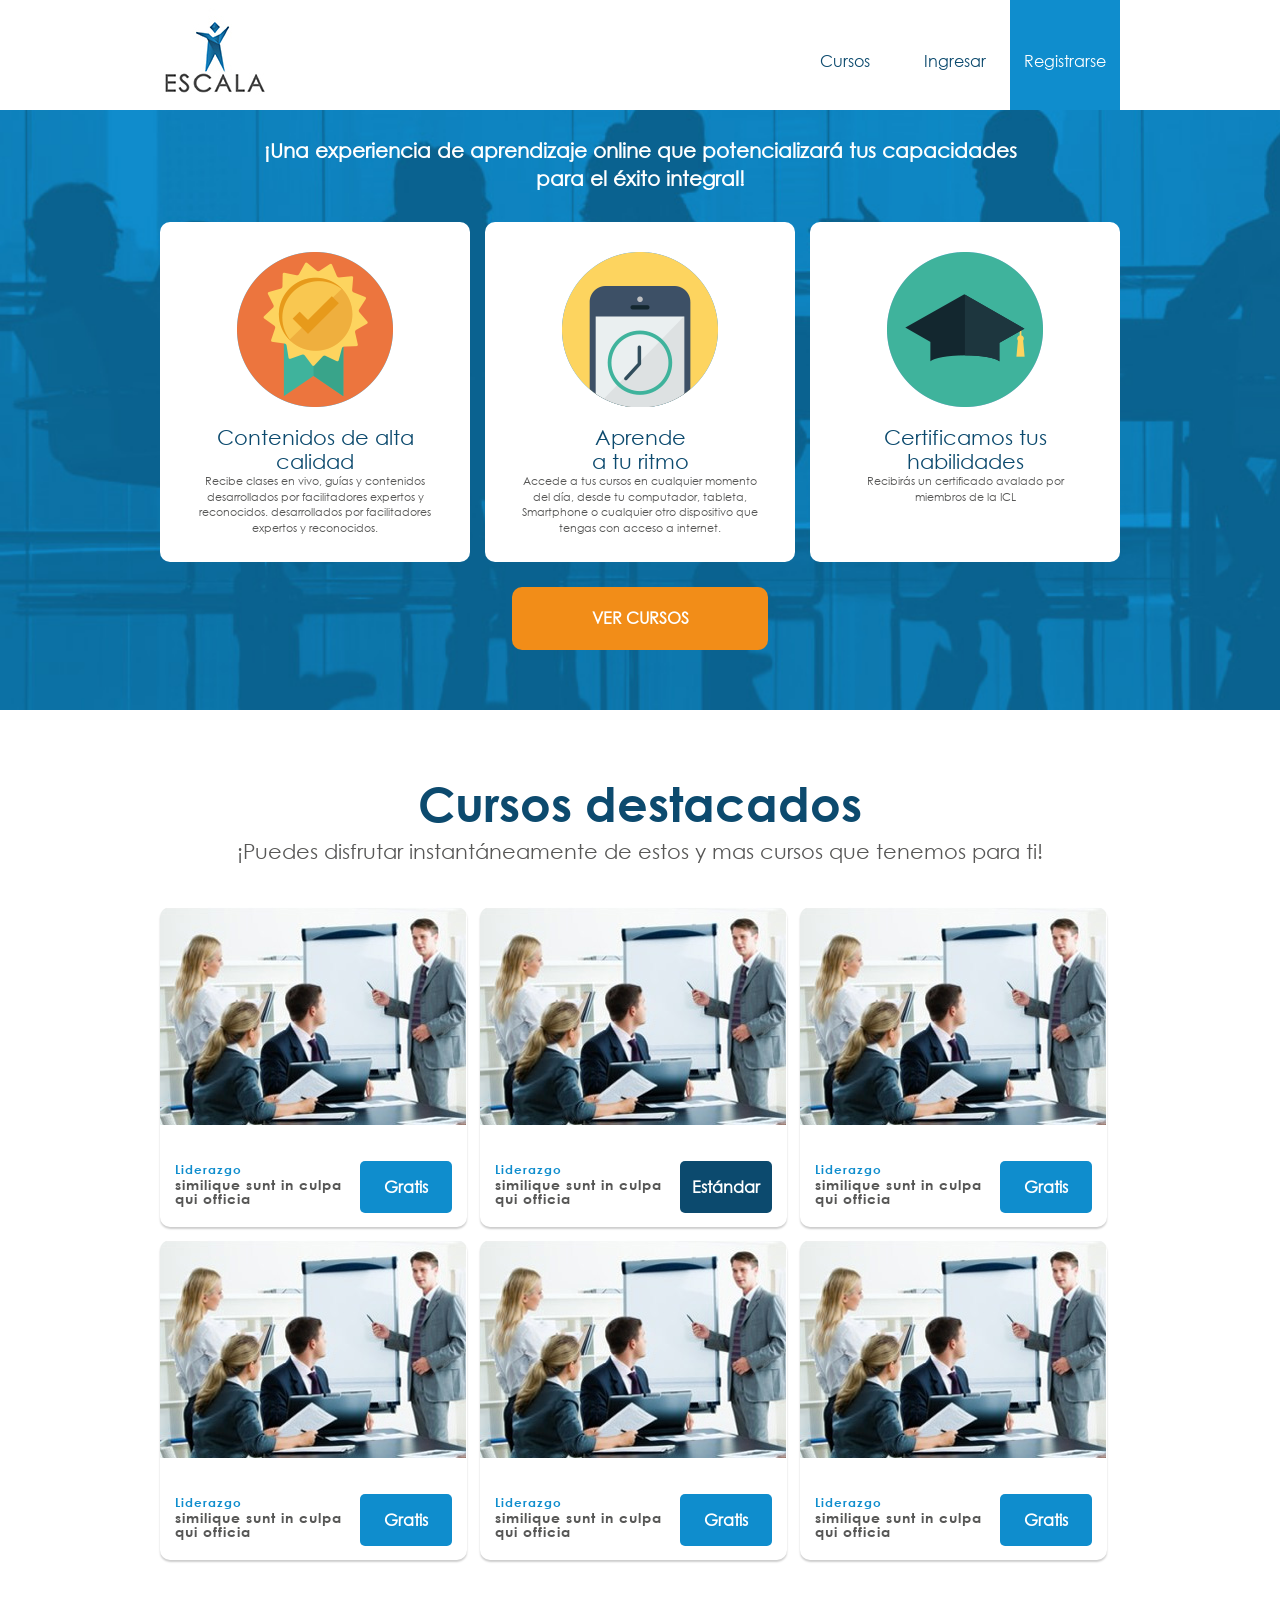
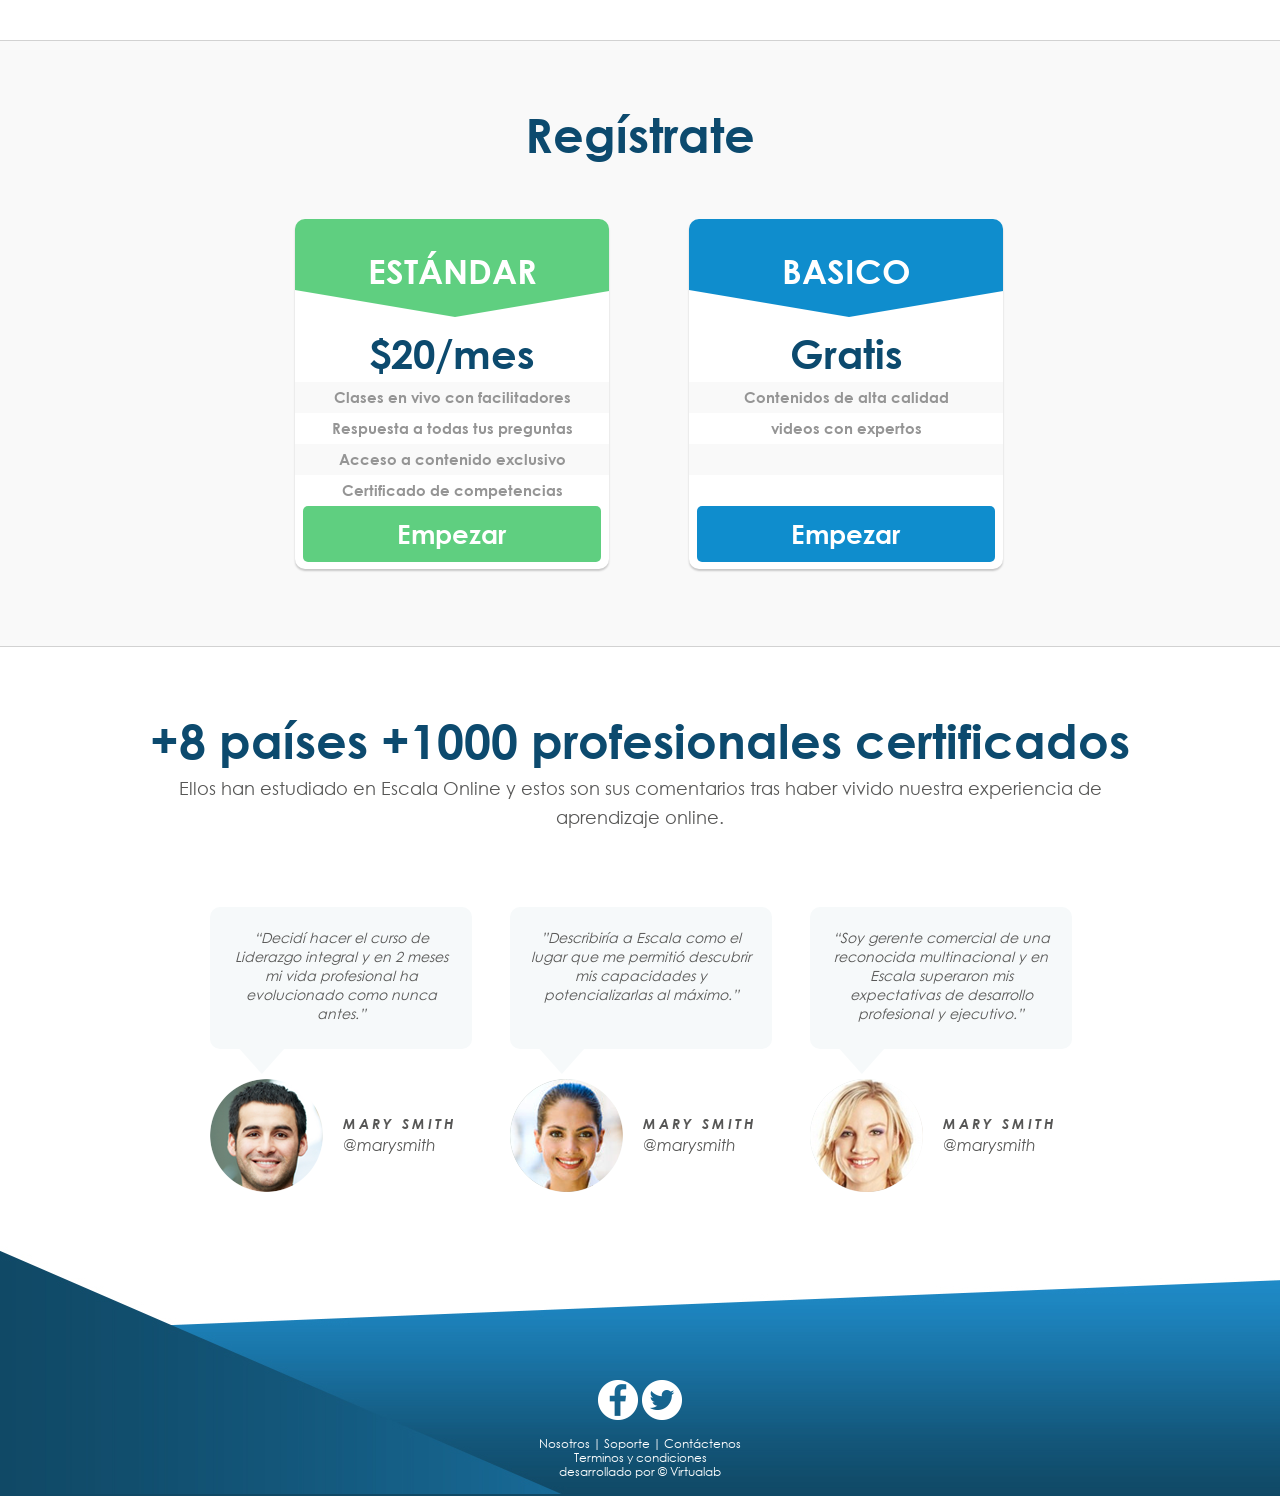
==== index.html @ e23197b8 "1er commit Scala Nueva" ====
<!DOCTYPE html>
<!--[if lt IE 7]>      <html class="no-js lt-ie9 lt-ie8 lt-ie7"> <![endif]-->
<!--[if IE 7]>         <html class="no-js lt-ie9 lt-ie8"> <![endif]-->
<!--[if IE 8]>         <html class="no-js lt-ie9"> <![endif]-->
<!--[if gt IE 8]><!--> <html class="no-js"> <!--<![endif]-->
    <head>
        <meta charset="utf-8">
        <meta http-equiv="X-UA-Compatible" content="IE=edge,chrome=1">
        <title></title>
        <meta name="description" content="">
        <meta name="viewport" content="width=device-width, initial-scale=1">

        <link rel="stylesheet" href="css/normalize.min.css">
        <link rel="stylesheet" href="css/main.css">
        <link rel="stylesheet" href="css/color.css">

        <script src="js/vendor/modernizr-2.6.2.min.js"></script>
        <script src="https://ajax.googleapis.com/ajax/libs/jquery/1.7.2/jquery.min.js"></script>
        <script type="text/javascript" src="js/functions.js"></script>
        <script>
            window.addEventListener("load", function(){
                var load_screen = document.getElementById("load_screen");
                document.body.removeChild(load_screen);
            });
        </script>
        <script type="text/javascript">
  
            $(document).ready(function(){
                setMenuActive(3);
            });

        </script>
        
    </head>
    <body>
        <div id="load_screen"><div id="loading">Cargando Plataforma</div></div>
        <!--HEADER-->
        <header>
            <div class="header_wrap">
                <section class="logo">                    
                </section>
                <!--NAVEGACIÓN-->
                <nav class="mobile-hider desktop_nav">
                    <ul class="clear">
                        <a href="oferta_de_cursos.html"><li>Cursos</li></a>
                        <a href="ingreso.html"><li>Ingresar</li></a>
                        <a href="registro.html"><li class="light_blue">Registrarse</li></a>
                    </ul>  
                </nav>
                
                <div class="header-nav mobile-visible">
                  <div class="content-full clear">
                    <div class="navigation">
                      <div id="primary-menu">
                        <div class="menu-icon" id="pull"><a href="#"></a></div>
                        <ul>
                          <li><a href="oferta_de_cursos.html" class="menu-entry" id="menu1">Cursos</a></li>
                          <li><a href="ingreso.html" class="menu-entry" id="menu2">Ingresar</a></li>
                          <li><a href="registro.html" class="menu-entry" id="menu3">Registrarse</a></li>
                        </ul>
                      </div>
                    </div>
                  </div>
                </div>

            </div>
        </header>
        <div class="fixed_header">            
        </div>
        <!--SECCIÓN ATRIBUTOS-->
        <section class="atributos clear">
            <h3>¡Una experiencia de aprendizaje online que potencializará tus capacidades para el éxito integral!
            </h3>
            <div class="atributos_wrap clear">
                <div class="atributo mobile-hider">
                    <div class="atributo_wrap">
                        <img src="img/icono_1.png" alt="contenidos de calidad">
                        <h2>Contenidos de alta calidad</h2>
                        <p class="mobile-hider">Recibe clases en vivo, guías y contenidos desarrollados por facilitadores expertos y reconocidos. desarrollados por facilitadores expertos y reconocidos.</p>
                    </div>
                </div>
                <div class="atributo mobile-hider">
                    <div class="atributo_wrap">
                        <img src="img/icono_2.png" alt="contenidos de calidad">
                        <h2>Aprende<br/>a tu ritmo</h2>
                        <p class="mobile-hider">Accede a tus cursos en cualquier momento del día, desde tu computador, tableta, Smartphone o cualquier otro dispositivo que tengas con acceso a internet.</p>
                    </div>
                </div>
                <div class="atributo atributo_third">
                    <div class="atributo_wrap">
                        <img src="img/icono_3.png" alt="contenidos de calidad">
                        <h2>Certificamos tus habilidades</h2>
                        <p class="mobile-hider">Recibirás un certificado avalado por miembros de la ICL</p>
                    </div>
                </div>
                    
                
            </div>
            <a href="oferta_de_cursos.html">
                <div class="ver_cursos">
                        Ver cursos
                </div>
            </a>
        </section>

        <section class="cursos_destacados">
            <h4>Cursos destacados</h4>
            <h5>¡Puedes disfrutar instantáneamente de estos y mas cursos que tenemos para ti!</h5>
            <div class="cursos_destacados_wrap clear">
                
                <section class="cursos_destacados">
            <div class="cursos_destacados_wrap clear">
                <div class="curso">
                    <div class="curso_wrap">
                        <div class="curso_pic">
                            <img src="img/curso1.jpg" alt="">
                        </div>
                        <div class="curso_des">
                            <h2>Liderazgo</h2>
                            <p>similique sunt in culpa qui officia </p>
                        </div>
                        <a href="descripcion_de_curso.html">
                            <div class="curso_btn">
                                Gratis
                            </div>
                        </a>
                        
                    </div>
                </div>

                <div class="curso">
                    <div class="curso_wrap">
                        <div class="curso_pic">
                            <img src="img/curso1.jpg" alt="">
                        </div>
                        <div class="curso_des">
                            <h2>Liderazgo</h2>
                            <p>similique sunt in culpa qui officia </p>
                        </div>
                        <a href="descripcion_de_curso.html">
                            <div class="curso_btn color2">
                                Estándar
                            </div>
                        </a>
                    </div>
                </div>

                <div class="curso">
                    <div class="curso_wrap">
                        <div class="curso_pic">
                            <img src="img/curso1.jpg" alt="">
                        </div>
                        <div class="curso_des">
                            <h2>Liderazgo</h2>
                            <p>similique sunt in culpa qui officia </p>
                        </div>
                        <a href="descripcion_de_curso.html">
                            <div class="curso_btn">
                                Gratis
                            </div>
                        </a>
                        
                    </div>
                </div>
                <div class="curso">
                    <div class="curso_wrap">
                        <div class="curso_pic">
                            <img src="img/curso1.jpg" alt="">
                        </div>
                        <div class="curso_des">
                            <h2>Liderazgo</h2>
                            <p>similique sunt in culpa qui officia </p>
                        </div>
                        <a href="descripcion_de_curso.html">
                            <div class="curso_btn">
                                Gratis
                            </div>
                        </a>
                        
                    </div>
                </div>

                <div class="curso">
                    <div class="curso_wrap">
                        <div class="curso_pic">
                            <img src="img/curso1.jpg" alt="">
                        </div>
                        <div class="curso_des">
                            <h2>Liderazgo</h2>
                            <p>similique sunt in culpa qui officia </p>
                        </div>
                        <a href="descripcion_de_curso.html">
                            <div class="curso_btn">
                                Gratis
                            </div>
                        </a>
                        
                    </div>
                </div>

                <div class="curso">
                    <div class="curso_wrap">
                        <div class="curso_pic">
                            <img src="img/curso1.jpg" alt="">
                        </div>
                        <div class="curso_des">
                            <h2>Liderazgo</h2>
                            <p>similique sunt in culpa qui officia </p>
                        </div>
                        <a href="descripcion_de_curso.html">
                            <div class="curso_btn">
                                Gratis
                            </div>
                        </a>
                        
                    </div>
                </div>
            </div>
        </section>

            </div>
        </section>
        <section class="registrate">
            <h4>Regístrate</h4>
            <div class="registrate_wrap clear">
               <div class="plan">
                   <div class="plan_wrap">
                       <h2>ESTÁNDAR</h2>
                       <h3>$20/mes</h3>
                       <ul>
                           <li class="grey">Clases en vivo con facilitadores</li>
                           <li class="white">Respuesta a todas tus preguntas</li>
                           <li class="grey">Acceso a contenido  exclusivo</li>
                           <li class="white">Certificado de competencias </li>
                       </ul>
                        <a href="estandar.html">
                           <div class="premium_btn">
                               Empezar
                           </div>
                        </a>
                   </div>
               </div>

               <div class="plan2 no_margin">
                   <div class="plan_wrap">
                       <h2>BASICO</h2>
                       <h3>Gratis</h3>
                       <ul>
                           <li class="grey">Contenidos de alta calidad</li>
                           <li class="white">videos con expertos</li>
                           <li class="grey"> &nbsp;</li>
                           <li class="white"> &nbsp;</li>
                       </ul>
                       <a href="basico.html">
                           <div class="basic_btn">
                               Empezar
                           </div>
                        </a>
                   </div>
               </div>
            </div>
        </section>

       <section class="testimonial"  id="div3">
                <div class="testimonial_wrap clear">
                    <h4>+8 países +1000 profesionales certificados</h4>
                    <p class="test_p">Ellos han estudiado en Escala Online y estos son sus comentarios tras haber vivido nuestra experiencia de aprendizaje online.</p>
                    <div class="test_block_wrap">
                        <div class="testi_block clear">
                            <div class="test_edge">                              
                            </div>
                            <div class="testi_block_wrap clear">
                                <p>
                                “Decidí hacer el curso de Liderazgo integral y en 2 meses mi vida profesional ha evolucionado como nunca antes.”
                                </p>
                            </div>
                            <div class="testi_pep clear">
                                <div class="pep clear">
                                    <div class="pep_pic">
                                        <img src="img/per1.png" alt="Person Testimonial one">
                                    </div>
                                    <div class="pepName">
                                        <h5>Mary Smith</h5>
                                        <p>@marysmith</p>
                                    </div>
                                </div>
                            </div>
                        </div>


                        <div class="testi_block clear">
                            <div class="test_edge">                              
                            </div>
                            <div class="testi_block_wrap clear">
                                <p>
                                ”Describiría a Escala como el lugar que me permitió descubrir mis capacidades y potencializarlas al máximo.”
                                </p>
                            </div>
                            <div class="testi_pep clear">
                                <div class="pep clear">
                                    <div class="pep_pic">
                                        <img src="img/per2.png" alt="Person Testimonial one">
                                    </div>
                                    <div class="pepName">
                                        <h5>Mary Smith</h5>
                                        <p>@marysmith</p>
                                    </div>
                                </div>
                            </div>
                        </div>

                        <div class="testi_block_no_margin clear">
                            <div class="test_edge">                              
                            </div>
                            <div class="testi_block_wrap clear">
                                <p>
                                “Soy gerente comercial de una reconocida multinacional y en Escala superaron mis expectativas de desarrollo profesional y ejecutivo.”
                                </p>
                            </div>
                            <div class="testi_pep clear">
                                <div class="pep clear">
                                    <div class="pep_pic">
                                        <img src="img/per3.png" alt="Person Testimonial one">
                                    </div>
                                    <div class="pepName">
                                        <h5>Mary Smith</h5>
                                        <p>@marysmith</p>
                                    </div>
                                </div>
                            </div>
                        </div>
                    </div>
                                  
                    
            </div>

        </section>
        <footer>
            <div class="footer_wrap">
                <div class="social">  
                <img src="img/face_icon.png" alt="facebook">
                <img src="img/tweet_icon.png" alt="twitter"> 
                </div>
                <p>
                    Nosotros | Soporte | Contáctenos<br/>
                    Terminos y condiciones<br/>
                    desarrollado por © Virtualab
                </p>
            </div>
        </footer>
        <!--
        <script src="//ajax.googleapis.com/ajax/libs/jquery/1.11.0/jquery.min.js"></script>
        <script>window.jQuery || document.write('<script src="js/vendor/jquery-1.11.0.min.js"><\/script>')</script>
        <script src="js/main.js"></script>
        -->
    </body>
</html>
---- css/color.css ----
/* ==========================================================================
    Color # 1 
   ======================== ================================================== */

.atributos,.light_blue,.curso_btn,.circle,.brand_line,.download_btn,.send_question,.current,.discusion_btn{
  background-color:#0f8dcd;
  color: #fff;
}

.light_blue:hover,.curso_btn:hover,.download_btn:hover,.send_question:hover,.discusion_btn:hover{
  background-color:#33adeb;
  color: #fff;
}
/* ==========================================================================
    Color # 1 TEXTO
   ======================== ================================================== */
.curso_des h2, .encabezado_wrap h6,.encabezado2_wrap h6,.col2_wrap h4,.pensum_block h2,.teacher_col2 h3,.perfil_col2 h3,.disc_block_A_col2 span{
  color:#0f8dcd;
}
/* ==========================================================================
    Color # 2
   ======================== ================================================== */
.color2,.encabezado,.encabezado2{
  background-color:#0c4a6e;
  color: #fff;
}

.color2:hover{
  background-color:#1c5e85;
  color: #fff;
}
/* ==========================================================================
    Color # 2 TEXTO
   ======================== ================================================== */
.dark_blue,nav ul li,.atributo_wrap h2,h4,.plan_wrap h3,.question_wrap h5{  
  color: #0c4a6e;
}
/* ==========================================================================
    Color # 3
   ======================== ================================================== */
/* ==========================================================================
    Color # 3 TEXTO
   ======================== ================================================== */
.desktop_nav a:link,.desktop_nav a:visited,.desktop_nav a:active,.atributo_wrap p, h5,.curso_des p,.testimonial_wrap p,.pepName h5,.pepName p,.col2_wrap p,.sus_col1 h3,.sus_col1 h4,.fecha,.sus_col2 h3,
.col2_wrap ul,.pensum_block p,.teacher_col2 h2,.teacher_col2 p,.login_wrap p,.perfil_col2 h6,.question_btn h6,.edit_block p, .editar_wrap a,.paginador_col2 ul li,.paginador_btn,.change_pic_col2 p,.forgot_pass,.disc_block_A_col1 h4,.disc_block_A_col1 h5,.disc_block_A_col2 p,.evaluacion_preg,.evaluacion_preg form span{
  color:#575756;
}
/* ==========================================================================
    Color # 4
   ======================== ================================================== */
.filtro input,.login_wrap input{
  background-color: #fff;
}
/* ==========================================================================
    Color # 4 TEXTO
   ======================== ================================================== */
.encabezado_wrap p,.empezar_btn,.facebook_btn{
  color:#fff;
}
/* ==========================================================================
    Color # 5 VER CURSOS BTN
   ======================== ================================================== */
.ver_cursos{
  color:#fff;
  background-color:#f28d18;
}
.ver_cursos:hover{
  background-color:#ff9d2b;
}
/* ==========================================================================
    Color # 6 VERDE
   ======================== ================================================== */

.login_btn,.editar_btn,.evaluacion_btn{
  background-color:#5fcf80;
  color:#fff;
}

.login_btn:hover,.editar_btn:hover,.evaluacion_btn:hover{
  background-color:#76df95;
}
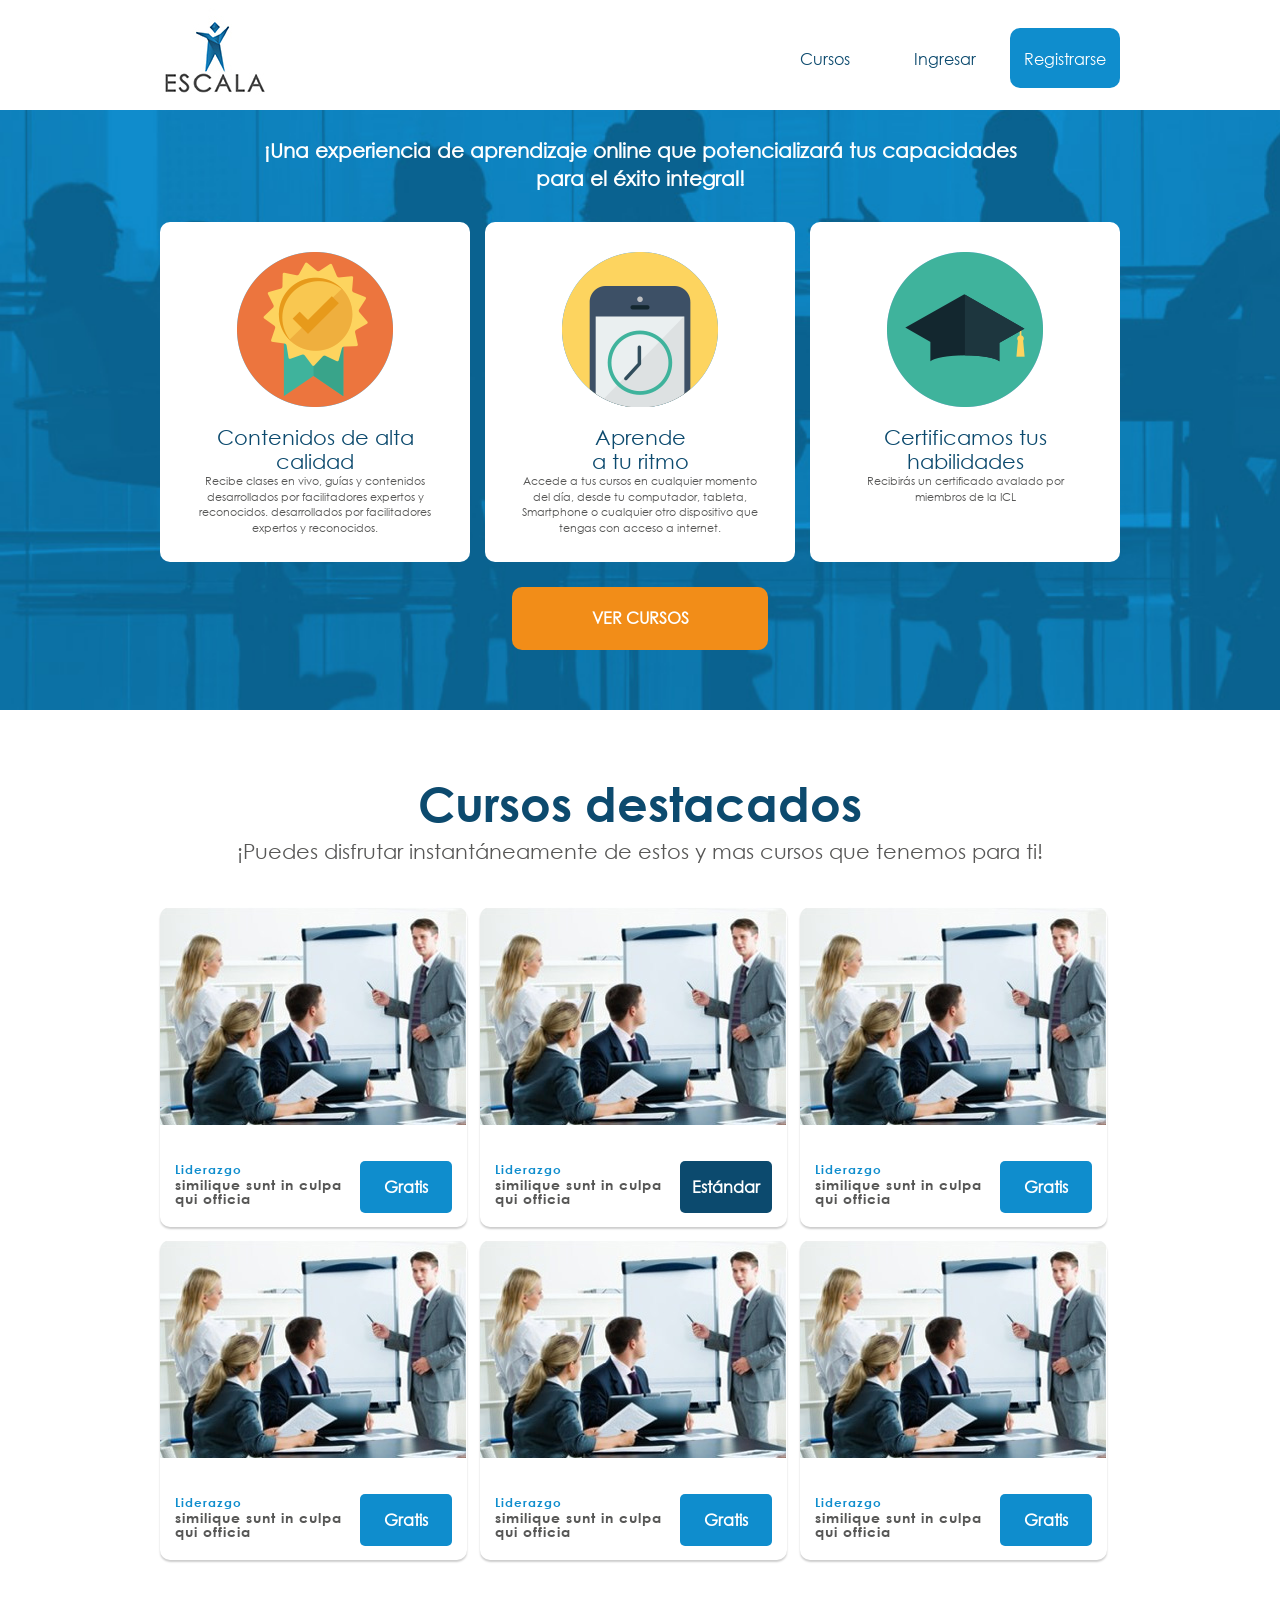
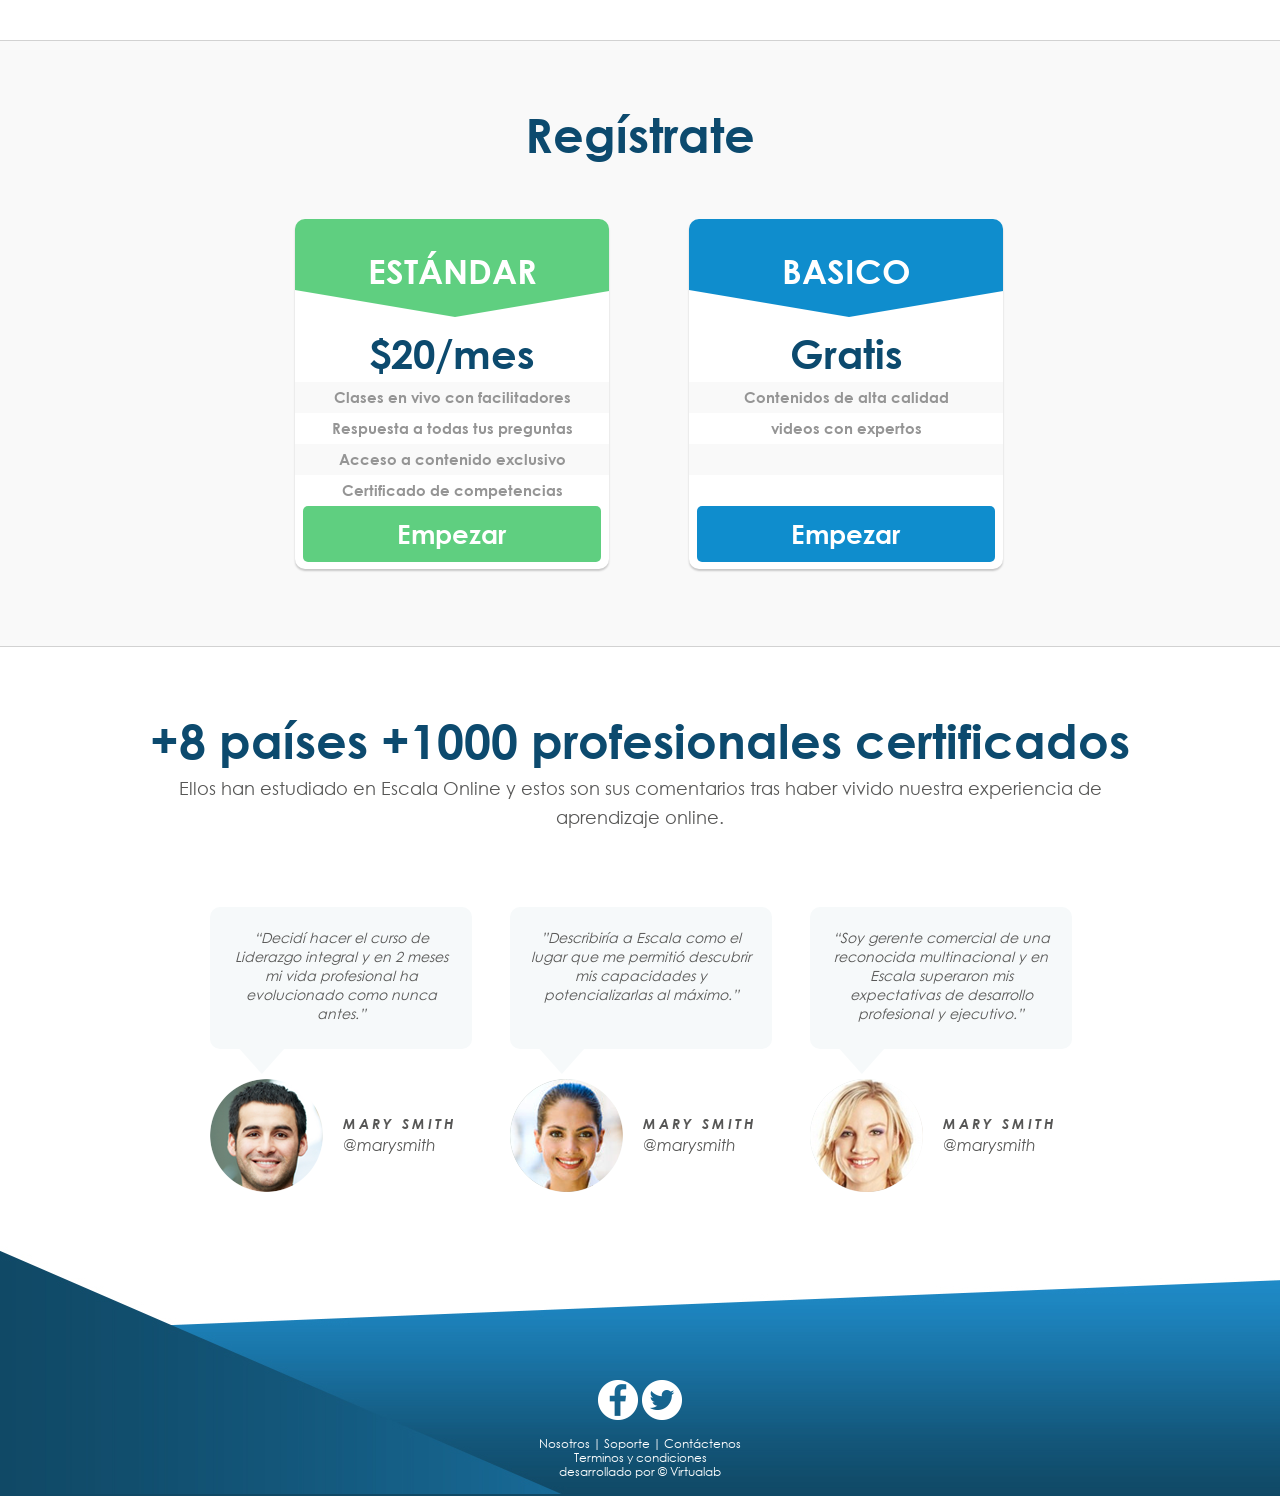
==== commit fbdcb6e1: "again" ====
--- a/index.html
+++ b/index.html
@@ -9,13 +9,12 @@
         <title></title>
         <meta name="description" content="">
         <meta name="viewport" content="width=device-width, initial-scale=1">
-
         <link rel="stylesheet" href="css/normalize.min.css">
         <link rel="stylesheet" href="css/main.css">
         <link rel="stylesheet" href="css/color.css">
 
         <script src="js/vendor/modernizr-2.6.2.min.js"></script>
-        <script src="https://ajax.googleapis.com/ajax/libs/jquery/1.7.2/jquery.min.js"></script>
+        <script src="js/jquery.js"></script>
         <script type="text/javascript" src="js/functions.js"></script>
         <script>
             window.addEventListener("load", function(){
@@ -26,18 +25,17 @@
         <script type="text/javascript">
   
             $(document).ready(function(){
-                setMenuActive(3);
-            });
+              setMenuActive(3);
+                });
 
         </script>
-        
-    </head>
     <body>
         <div id="load_screen"><div id="loading">Cargando Plataforma</div></div>
         <!--HEADER-->
         <header>
             <div class="header_wrap">
-                <section class="logo">                    
+                <section class="logo"> 
+                    <img src="img/logo.jpg" alt="logo">                   
                 </section>
                 <!--NAVEGACIÓN-->
                 <nav class="mobile-hider desktop_nav">
@@ -72,6 +70,38 @@
             <h3>¡Una experiencia de aprendizaje online que potencializará tus capacidades para el éxito integral!
             </h3>
             <div class="atributos_wrap clear">
+
+                
+                
+                <div id="atr_slider clear mobile-visible">
+                    <div class="atr_slider_wrap">
+
+                        <div class="atr_mobile_blocks clear">
+                            <div class="atr_mobile_block">
+                                <div class="atr_mobile_block_wrap">
+                                    <img src="img/icono_1.png" alt="atributo_1">
+                                    <h2>Contenidos de alta calidad</h2>
+                                </div>
+                            </div>
+                            <div class="atr_mobile_block">
+                                <div class="atr_mobile_block_wrap">
+                                    <img src="img/icono_2.png" alt="atributo_1">
+                                    <h2>Aprende a tu ritmo</h2>
+                                </div>
+                            </div>
+                            <div class="atr_mobile_block">
+                                <div class="atr_mobile_block_wrap">
+                                    <img src="img/icono_3.png" alt="atributo_1">
+                                    <h2>Certificamos tus habilidades</h2>
+                                </div>
+                            </div>
+                        </div>
+
+                    </div>
+                </div>
+
+
+
                 <div class="atributo mobile-hider">
                     <div class="atributo_wrap">
                         <img src="img/icono_1.png" alt="contenidos de calidad">
@@ -86,7 +116,7 @@
                         <p class="mobile-hider">Accede a tus cursos en cualquier momento del día, desde tu computador, tableta, Smartphone o cualquier otro dispositivo que tengas con acceso a internet.</p>
                     </div>
                 </div>
-                <div class="atributo atributo_third">
+                <div class="atributo atributo_third mobile-hider">
                     <div class="atributo_wrap">
                         <img src="img/icono_3.png" alt="contenidos de calidad">
                         <h2>Certificamos tus habilidades</h2>
@@ -335,7 +365,7 @@
             </div>
 
         </section>
-        <footer>
+        <footer class="special_footer">
             <div class="footer_wrap">
                 <div class="social">  
                 <img src="img/face_icon.png" alt="facebook">
--- a/css/color.css
+++ b/css/color.css
@@ -2,25 +2,25 @@
     Color # 1 
    ======================== ================================================== */
 
-.atributos,.light_blue,.curso_btn,.circle,.brand_line,.download_btn,.send_question,.current,.discusion_btn{
+.atributos,.light_blue,.curso_btn,.circle,.brand_line,.download_btn,.send_question,.current,.discusion_btn,.module_actual{
   background-color:#0f8dcd;
   color: #fff;
 }
 
-.light_blue:hover,.curso_btn:hover,.download_btn:hover,.send_question:hover,.discusion_btn:hover{
+.light_blue:hover,.curso_btn:hover,.download_btn:hover,.send_question:hover,.discusion_btn:hover,.module_actual:hover{
   background-color:#33adeb;
   color: #fff;
 }
 /* ==========================================================================
     Color # 1 TEXTO
    ======================== ================================================== */
-.curso_des h2, .encabezado_wrap h6,.encabezado2_wrap h6,.col2_wrap h4,.pensum_block h2,.teacher_col2 h3,.perfil_col2 h3,.disc_block_A_col2 span{
+.curso_des h2, .encabezado_wrap h6,.encabezado2_wrap h6,.col2_wrap h4,.pensum_block h2,.teacher_col2 h3,.perfil_col2 h3,.disc_block_A_col2 span,.nosotros_col1 h2{
   color:#0f8dcd;
 }
 /* ==========================================================================
     Color # 2
    ======================== ================================================== */
-.color2,.encabezado,.encabezado2{
+.color2,.encabezado,.encabezado2,.nosotros_col1{
   background-color:#0c4a6e;
   color: #fff;
 }
@@ -32,7 +32,7 @@
 /* ==========================================================================
     Color # 2 TEXTO
    ======================== ================================================== */
-.dark_blue,nav ul li,.atributo_wrap h2,h4,.plan_wrap h3,.question_wrap h5{  
+.dark_blue,nav ul li,.atributo_wrap h2,h4,.plan_wrap h3,.question_wrap h5,.question_wrap h6,.discusion_respuesta_wrap h6,.login_wrap h3,.login_wrap h6{  
   color: #0c4a6e;
 }
 /* ==========================================================================
@@ -42,7 +42,7 @@
     Color # 3 TEXTO
    ======================== ================================================== */
 .desktop_nav a:link,.desktop_nav a:visited,.desktop_nav a:active,.atributo_wrap p, h5,.curso_des p,.testimonial_wrap p,.pepName h5,.pepName p,.col2_wrap p,.sus_col1 h3,.sus_col1 h4,.fecha,.sus_col2 h3,
-.col2_wrap ul,.pensum_block p,.teacher_col2 h2,.teacher_col2 p,.login_wrap p,.perfil_col2 h6,.question_btn h6,.edit_block p, .editar_wrap a,.paginador_col2 ul li,.paginador_btn,.change_pic_col2 p,.forgot_pass,.disc_block_A_col1 h4,.disc_block_A_col1 h5,.disc_block_A_col2 p,.evaluacion_preg,.evaluacion_preg form span{
+.col2_wrap ul,.pensum_block p,.teacher_col2 h2,.teacher_col2 p,.login_wrap p,.perfil_col2 h6,.question_btn h6,.edit_block p, .editar_wrap a,.paginador_col2 ul li,.paginador_btn,.change_pic_col2 p,.forgot_pass,.disc_block_A_col1 h4,.disc_block_A_col1 h5,.disc_block_A_col2 p,.evaluacion_preg,.evaluacion_preg form span,.tutorial_inter_wrap h2{
   color:#575756;
 }
 /* ==========================================================================
@@ -71,11 +71,11 @@
     Color # 6 VERDE
    ======================== ================================================== */
 
-.login_btn,.editar_btn,.evaluacion_btn{
+.login_btn,.editar_btn,.evaluacion_btn,.tut_btn{
   background-color:#5fcf80;
   color:#fff;
 }
 
-.login_btn:hover,.editar_btn:hover,.evaluacion_btn:hover{
+.login_btn:hover,.editar_btn:hover,.evaluacion_btn:hover,.tut_btn:hover{
   background-color:#76df95;
 }
